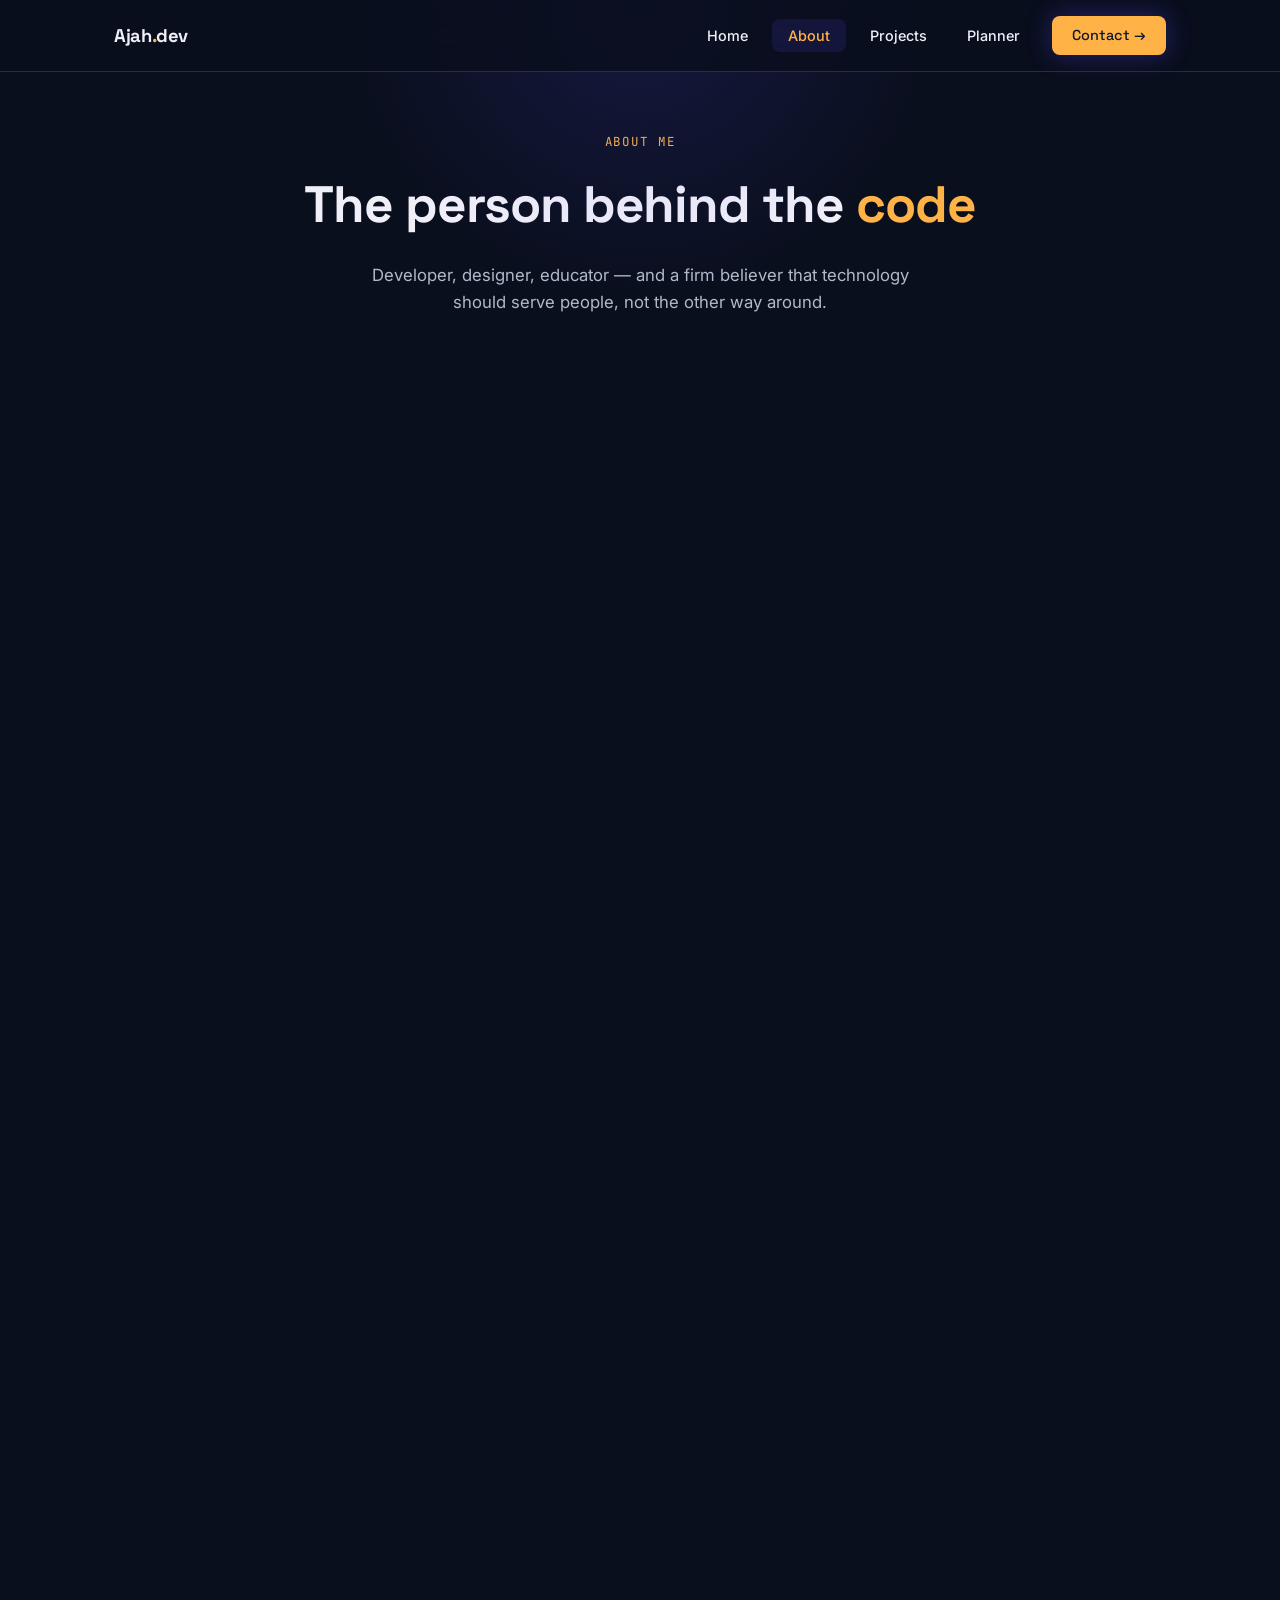
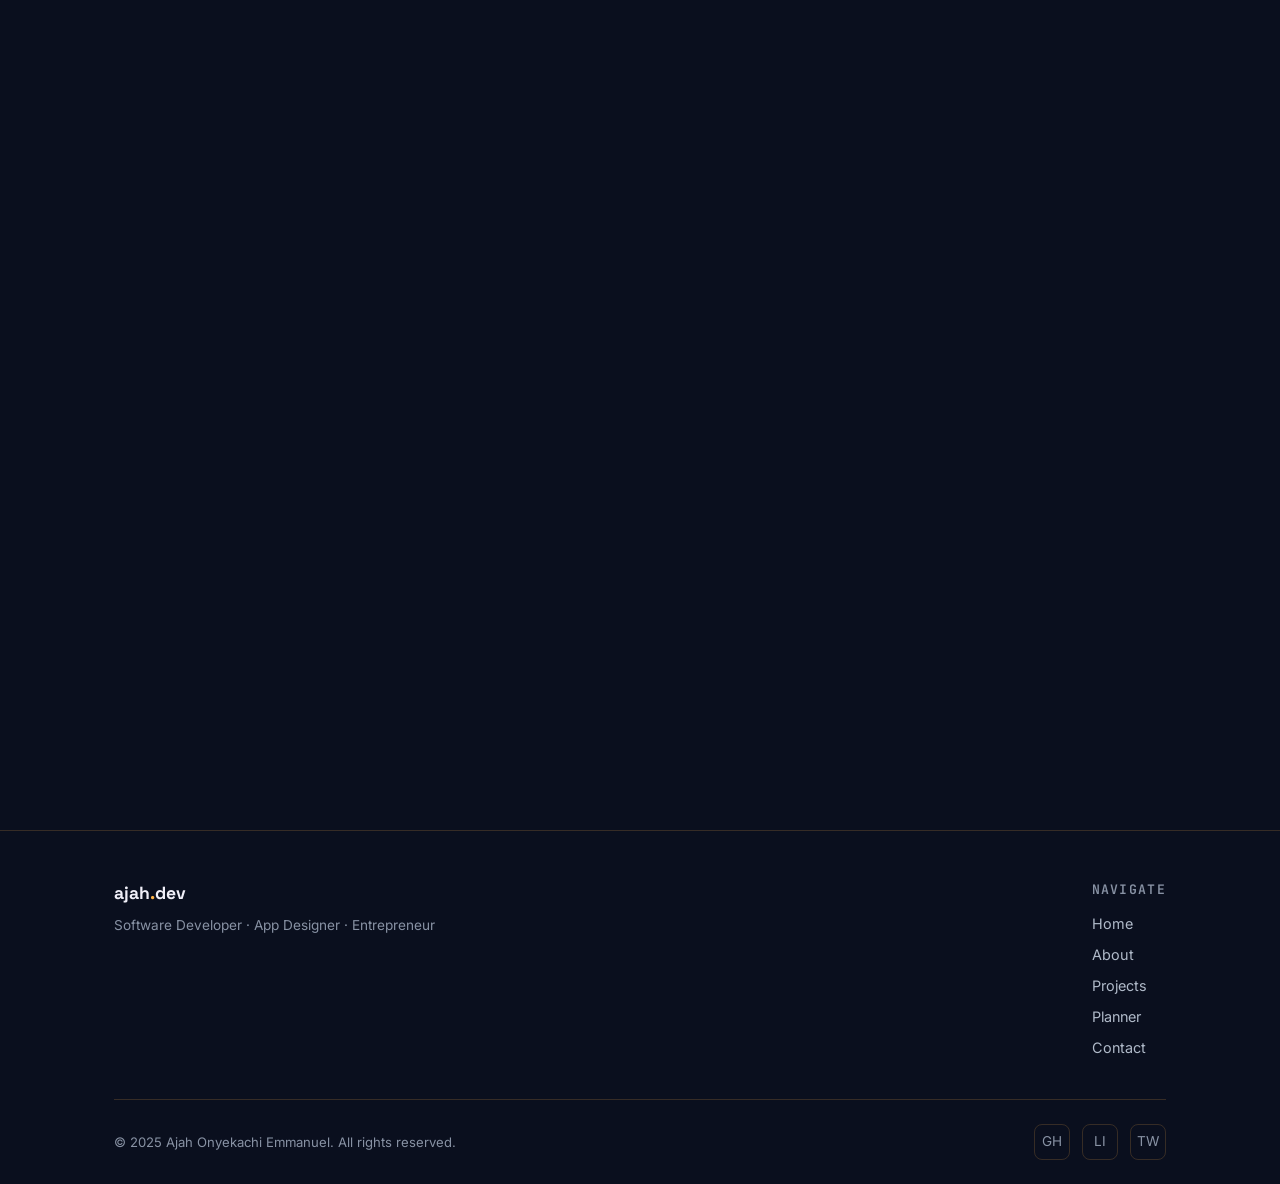
==== about.html @ c500ecba "feat: initialize project structure with core pages, styles, and contact form functionality" ====
<!doctype html>
<html lang="en">
  <head>
    <meta charset="UTF-8" />
    <meta name="viewport" content="width=device-width, initial-scale=1.0" />
    <meta
      name="description"
      content="About Ajah Onyekachi Emmanuel — educational background, technical skills, career aspirations and hobbies."
    />
    <title>About — Ajah Emmanuel</title>
    <link rel="stylesheet" href="style.css" />
  </head>
  <body>
    <!-- NAVBAR -->
    <nav class="navbar" role="navigation" aria-label="Main navigation">
      <div class="container nav-inner">
        <a class="nav-logo" href="index.html">Ajah<span>.</span>dev</a>
        <ul class="nav-links" role="list">
          <li><a href="index.html">Home</a></li>
          <li><a href="about.html" class="active">About</a></li>
          <li><a href="projects.html">Projects</a></li>
          <li><a href="planner.html">Planner</a></li>
          <li>
            <a href="contact.html" class="btn btn-primary nav-cta">Contact →</a>
          </li>
        </ul>
        <button
          class="hamburger"
          aria-label="Toggle menu"
          aria-expanded="false"
        >
          <span></span><span></span><span></span>
        </button>
      </div>
    </nav>

    <!-- PAGE HERO -->
    <header class="page-hero">
      <div class="container">
        <span class="section-label">about me</span>
        <h1 class="page-hero-title">
          The person behind the <span class="accent">code</span>
        </h1>
        <p class="page-hero-sub">
          Developer, designer, educator — and a firm believer that technology
          should serve people, not the other way around.
        </p>
      </div>
    </header>

    <!-- BIO + IMAGE -->
    <section class="section" aria-label="Biography">
      <div class="container">
        <div class="about-grid">
          <!-- Image -->
          <div class="about-image-frame fade-up">
            <div class="about-placeholder">
              <div class="initials">AE</div>
              <span
                style="color: var(--slate); font-size: 0.85rem; margin-top: 8px"
                >Ajah Emmanuel</span
              >
              <span style="color: var(--slate); font-size: 0.78rem"
                >📍 Nigeria</span
              >
            </div>
          </div>

          <!-- Bio content -->
          <div class="fade-up">
            <span class="section-label">biography</span>
            <h2 class="section-title">
              Hi, I'm <span class="accent">Emmanuel</span> 👋
            </h2>
            <p
              style="
                color: var(--slate-lt);
                line-height: 1.85;
                margin-bottom: 16px;
              "
            >
              I'm a software developer, app designer, and technology
              entrepreneur with a passion for building digital products that
              solve real-world problems. My work spans mobile application
              development, UI/UX design, and modern web technologies — creating
              intuitive, user-friendly applications for individuals, startups,
              and businesses.
            </p>
            <p
              style="
                color: var(--slate-lt);
                line-height: 1.85;
                margin-bottom: 16px;
              "
            >
              I am the
              <strong style="color: var(--white)"
                >Founder of AppNaija Studios</strong
              >, a software development studio focused on designing and
              developing high-quality mobile and web applications, and the
              <strong style="color: var(--white)"
                >Founder of Tutgo Technologies</strong
              >, an educational technology platform dedicated to equipping
              aspiring developers with practical programming skills through
              accessible, project-based learning.
            </p>
            <p
              style="
                color: var(--slate-lt);
                line-height: 1.85;
                margin-bottom: 28px;
              "
            >
              Driven by innovation and continuous learning, I am committed to
              using technology to empower people, improve digital experiences,
              and contribute to the growth of Africa's technology ecosystem.
            </p>
            <div style="display: flex; gap: 12px; flex-wrap: wrap">
              <a href="projects.html" class="btn btn-primary">See My Work →</a>
              <a href="contact.html" class="btn btn-outline">Get In Touch</a>
            </div>
          </div>
        </div>
      </div>
    </section>

    <!-- CAREER ASPIRATIONS -->
    <section
      class="section fade-up"
      style="
        background: var(--navy-mid);
        border-top: 1px solid var(--border);
        border-bottom: 1px solid var(--border);
      "
      aria-label="Career aspirations"
    >
      <div class="container">
        <span class="section-label">vision</span>
        <h2 class="section-title" style="margin-bottom: 32px">
          Career <span class="accent">Aspirations</span>
        </h2>
        <div class="aspirations-box">
          <p
            style="
              position: relative;
              z-index: 1;
              font-size: 1.05rem;
              line-height: 1.85;
              color: var(--slate-lt);
            "
          >
            My long-term vision is to
            <strong style="color: var(--white)"
              >build globally recognized software products</strong
            >
            while inspiring the next generation of developers through education,
            mentorship, and entrepreneurship. I want to be at the forefront of
            Africa's digital revolution — creating platforms that export African
            talent and ingenuity to the world.
          </p>
          <ul
            style="
              position: relative;
              z-index: 1;
              margin-top: 20px;
              display: grid;
              grid-template-columns: 1fr 1fr;
              gap: 12px;
              list-style: none;
            "
          >
            <li
              style="
                display: flex;
                align-items: flex-start;
                gap: 10px;
                font-size: 0.9rem;
                color: var(--slate-lt);
              "
            >
              <span style="color: var(--amber); flex-shrink: 0">→</span>
              Scale AppNaija Studios to a Pan-African software house
            </li>
            <li
              style="
                display: flex;
                align-items: flex-start;
                gap: 10px;
                font-size: 0.9rem;
                color: var(--slate-lt);
              "
            >
              <span style="color: var(--amber); flex-shrink: 0">→</span>
              Grow Tutgo Technologies into a leading African EdTech platform
            </li>
            <li
              style="
                display: flex;
                align-items: flex-start;
                gap: 10px;
                font-size: 0.9rem;
                color: var(--slate-lt);
              "
            >
              <span style="color: var(--amber); flex-shrink: 0">→</span>
              Mentor 1,000+ developers across Nigeria and Africa
            </li>
            <li
              style="
                display: flex;
                align-items: flex-start;
                gap: 10px;
                font-size: 0.9rem;
                color: var(--slate-lt);
              "
            >
              <span style="color: var(--amber); flex-shrink: 0">→</span>
              Launch a globally competitive tech product from Africa
            </li>
          </ul>
        </div>
      </div>
    </section>

    <!-- EDUCATION -->
    <section class="section fade-up" aria-label="Education">
      <div class="container">
        <span class="section-label">education</span>
        <h2 class="section-title">
          Educational <span class="accent">Background</span>
        </h2>
        <div class="edu-timeline" role="list">
          <div class="edu-item" role="listitem">
            <div class="edu-year">2023 – Present</div>
            <div>
              <div class="edu-degree">B.Sc. Computer Science</div>
              <div class="edu-school">MIVA Open University · In Progress</div>
            </div>
          </div>
          <div class="edu-item" role="listitem">
            <div class="edu-year">2022</div>
            <div>
              <div class="edu-degree">Full-Stack Mobile Development</div>
              <div class="edu-school">
                Self-directed Study — React Native, Flutter, Firebase
              </div>
            </div>
          </div>
          <div class="edu-item" role="listitem">
            <div class="edu-year">2021</div>
            <div>
              <div class="edu-degree">UI/UX Design Fundamentals</div>
              <div class="edu-school">
                Google UX Design Certificate (Coursera)
              </div>
            </div>
          </div>
          <div class="edu-item" role="listitem">
            <div class="edu-year">2020</div>
            <div>
              <div class="edu-degree">Web Development Bootcamp</div>
              <div class="edu-school">
                HTML, CSS, JavaScript — Self-taught &amp; Online Courses
              </div>
            </div>
          </div>
          <div class="edu-item" role="listitem">
            <div class="edu-year">2019</div>
            <div>
              <div class="edu-degree">Secondary School Certificate (WAEC)</div>
              <div class="edu-school">Federal Government College, Nigeria</div>
            </div>
          </div>
        </div>
      </div>
    </section>

    <!-- TECHNICAL SKILLS -->
    <section
      class="section fade-up"
      style="
        background: var(--navy-mid);
        border-top: 1px solid var(--border);
        border-bottom: 1px solid var(--border);
      "
      aria-label="Technical skills"
    >
      <div class="container">
        <span class="section-label">skills</span>
        <h2 class="section-title">
          Technical <span class="accent">Skills</span>
        </h2>
        <p
          style="color: var(--slate-lt); margin-bottom: 32px; max-width: 560px"
        >
          My toolkit spans mobile, web, design and entrepreneurship. I believe
          the best developers also understand design and business.
        </p>

        <!-- Skills table -->
        <div style="overflow-x: auto; margin-bottom: 40px">
          <table class="tech-table" aria-label="Skills by category">
            <thead>
              <tr>
                <th>Skill Area</th>
                <th>Technologies</th>
                <th>Level</th>
              </tr>
            </thead>
            <tbody>
              <tr>
                <td>Mobile Development</td>
                <td>React Native, Flutter, Expo</td>
                <td><span class="status-badge status-live">Advanced</span></td>
              </tr>
              <tr>
                <td>Web Development</td>
                <td>HTML5, CSS3, JavaScript (ES6+)</td>
                <td><span class="status-badge status-live">Advanced</span></td>
              </tr>
              <tr>
                <td>UI/UX Design</td>
                <td>Figma, Adobe XD, Prototyping</td>
                <td>
                  <span class="status-badge status-live">Proficient</span>
                </td>
              </tr>
              <tr>
                <td>Backend &amp; APIs</td>
                <td>Node.js, Firebase, REST APIs</td>
                <td>
                  <span class="status-badge status-wip">Intermediate</span>
                </td>
              </tr>
              <tr>
                <td>Version Control</td>
                <td>Git, GitHub</td>
                <td>
                  <span class="status-badge status-live">Proficient</span>
                </td>
              </tr>
              <tr>
                <td>Database</td>
                <td>Firebase Firestore, SQLite</td>
                <td>
                  <span class="status-badge status-wip">Intermediate</span>
                </td>
              </tr>
            </tbody>
          </table>
        </div>

        <div class="skills-grid">
          <div class="skill-item">
            <span class="skill-icon">⚛️</span> React Native
          </div>
          <div class="skill-item">
            <span class="skill-icon">🐦</span> Flutter / Dart
          </div>
          <div class="skill-item">
            <span class="skill-icon">🌐</span> HTML5 &amp; CSS3
          </div>
          <div class="skill-item">
            <span class="skill-icon">🟨</span> JavaScript (ES6+)
          </div>
          <div class="skill-item">
            <span class="skill-icon">🎨</span> Figma / UI Design
          </div>
          <div class="skill-item">
            <span class="skill-icon">🔥</span> Firebase
          </div>
          <div class="skill-item">
            <span class="skill-icon">🟢</span> Node.js
          </div>
          <div class="skill-item">
            <span class="skill-icon">🐙</span> Git &amp; GitHub
          </div>
        </div>
      </div>
    </section>

    <!-- HOBBIES -->
    <section class="section fade-up" aria-label="Hobbies and interests">
      <div class="container">
        <span class="section-label">beyond code</span>
        <h2 class="section-title">
          Hobbies &amp; <span class="accent">Interests</span>
        </h2>
        <div class="hobbies-grid">
          <div class="hobby-card">
            <div class="hobby-icon">📖</div>
            Tech Blogs &amp; Books
          </div>
          <div class="hobby-card">
            <div class="hobby-icon">🎮</div>
            Strategy Gaming
          </div>
          <div class="hobby-card">
            <div class="hobby-icon">🎵</div>
            Music &amp; Afrobeats
          </div>
          <div class="hobby-card">
            <div class="hobby-icon">⚽</div>
            Football
          </div>
          <div class="hobby-card">
            <div class="hobby-icon">🧩</div>
            Problem Solving
          </div>
          <div class="hobby-card">
            <div class="hobby-icon">🌍</div>
            Africa's Tech Scene
          </div>
          <div class="hobby-card">
            <div class="hobby-icon">🎙️</div>
            Podcasts
          </div>
          <div class="hobby-card">
            <div class="hobby-icon">🏋️</div>
            Fitness
          </div>
        </div>
      </div>
    </section>

    <!-- FOOTER -->
    <footer class="footer" role="contentinfo">
      <div class="container">
        <div class="footer-inner">
          <div>
            <div class="footer-logo">ajah<span>.</span>dev</div>
            <div class="footer-tagline">
              Software Developer · App Designer · Entrepreneur
            </div>
          </div>
          <div>
            <div class="footer-links-title">Navigate</div>
            <nav class="footer-nav">
              <a href="index.html">Home</a>
              <a href="about.html">About</a>
              <a href="projects.html">Projects</a>
              <a href="planner.html">Planner</a>
              <a href="contact.html">Contact</a>
            </nav>
          </div>
        </div>
        <div class="footer-bottom">
          <span>© 2025 Ajah Onyekachi Emmanuel. All rights reserved.</span>
          <div class="footer-socials">
            <a class="footer-social" href="#" aria-label="GitHub">GH</a>
            <a class="footer-social" href="#" aria-label="LinkedIn">LI</a>
            <a class="footer-social" href="#" aria-label="Twitter">TW</a>
          </div>
        </div>
      </div>
    </footer>

    <script src="js/main.js"></script>
  </body>
</html>
---- style.css ----
/* ================================================
   AJAH ONYEKACHI EMMANUEL — PORTFOLIO STYLESHEET
   External CSS | Responsive | Flexbox + Grid
   ================================================ */

/* ---- IMPORTS ---- */
@import url('https://fonts.googleapis.com/css2?family=Space+Grotesk:wght@300;400;500;600;700&family=Inter:wght@300;400;500;600&family=JetBrains+Mono:wght@400;500&display=swap');

/* ---- CSS VARIABLES ---- */
:root {
  --navy:      #0A0F1E;
  --navy-mid:  #111827;
  --navy-card: #161D2F;
  --indigo:    #FFB347;
  --indigo-lt: #FFB347;
  --amber:     #FFB347;
  --white:     #F0EFF8;
  --slate:     #8892A4;
  --slate-lt:  #B0BAC9;
  --border:    rgba(255,179,71,0.18);
  --glow:      rgba(91,77,255,0.35);

  --ff-display: 'Space Grotesk', sans-serif;
  --ff-body:    'Inter', sans-serif;
  --ff-mono:    'JetBrains Mono', monospace;

  --nav-h: 72px;
  --radius: 12px;
  --radius-lg: 20px;
  --transition: 0.3s ease;
}

/* ---- RESET ---- */
*, *::before, *::after { box-sizing: border-box; margin: 0; padding: 0; }
html { scroll-behavior: smooth; font-size: 16px; }
body {
  font-family: var(--ff-body);
  background: var(--navy);
  color: var(--white);
  line-height: 1.6;
  min-height: 100vh;
  overflow-x: hidden;
}
img { max-width: 100%; display: block; }
a { color: inherit; text-decoration: none; }
ul { list-style: none; }
button { cursor: pointer; font-family: var(--ff-body); }

/* ---- UTILITY ---- */
.container { max-width: 1100px; margin: 0 auto; padding: 0 24px; }
.section { padding: 80px 0; }
.section-label {
  font-family: var(--ff-mono);
  font-size: 0.78rem;
  color: var(--amber);
  letter-spacing: 0.15em;
  text-transform: uppercase;
  margin-bottom: 12px;
  display: block;
}
.section-title {
  font-family: var(--ff-display);
  font-size: clamp(1.8rem, 4vw, 2.6rem);
  font-weight: 700;
  color: var(--white);
  margin-bottom: 16px;
  line-height: 1.2;
}
.accent { color: var(--indigo); }
.amber  { color: var(--amber); }
.btn {
  display: inline-flex;
  align-items: center;
  gap: 8px;
  padding: 12px 28px;
  border-radius: var(--radius);
  font-family: var(--ff-display);
  font-weight: 600;
  font-size: 0.95rem;
  transition: var(--transition);
  border: none;
}
.btn-primary {
  background: var(--indigo-lt);
  color: var(--navy-mid);
  box-shadow: 0 0 24px var(--glow);
}
.btn-primary:hover { background: var(--indigo-lt); transform: translateY(-2px); box-shadow: 0 0 36px var(--glow); }
.btn-outline {
  background: transparent;
  color: var(--white);
  border: 1.5px solid var(--border);
}
.btn-outline:hover { border-color: var(--indigo); color: var(--indigo-lt); transform: translateY(-2px); }
.card {
  background: var(--navy-card);
  border: 1px solid var(--border);
  border-radius: var(--radius-lg);
  padding: 28px;
  transition: var(--transition);
}
.card:hover { border-color: var(--indigo); transform: translateY(-4px); box-shadow: 0 12px 48px rgba(91,77,255,0.15); }
.tag {
  display: inline-block;
  padding: 4px 12px;
  border-radius: 100px;
  font-size: 0.75rem;
  font-family: var(--ff-mono);
  background: rgba(91,77,255,0.15);
  color: var(--indigo-lt);
  border: 1px solid rgba(91,77,255,0.25);
}

/* ---- NAVBAR ---- */
.navbar {
  position: fixed;
  top: 0; left: 0; right: 0;
  height: var(--nav-h);
  background: rgba(10,15,30,0.85);
  backdrop-filter: blur(16px);
  border-bottom: 1px solid var(--border);
  z-index: 1000;
  transition: var(--transition);
}
.nav-inner {
  display: flex;
  align-items: center;
  justify-content: space-between;
  height: 100%;
}
.nav-logo {
  font-family: var(--ff-display);
  font-weight: 700;
  font-size: 1.15rem;
  letter-spacing: -0.02em;
}
.nav-logo span { color: var(--indigo); }
.nav-links {
  display: flex;
  align-items: center;
  gap: 8px;
}
.nav-links a {
  padding: 8px 16px;
  border-radius: 8px;
  font-size: 0.9rem;
  font-weight: 500;
  /* color: var(--); */
  transition: var(--transition);
}
.nav-links a:hover,
.nav-links a.active { color: var(--white); background: rgba(91,77,255,0.12); }
.nav-links a.active { color: var(--indigo-lt); }
.nav-cta { margin-left: 8px; color: var(--navy-mid); padding: 8px 20px !important; }
.hamburger {
  display: none;
  flex-direction: column;
  gap: 5px;
  background: none;
  border: none;
  padding: 4px;
}
.hamburger span {
  display: block;
  width: 24px;
  height: 2px;
  background: var(--white);
  border-radius: 2px;
  transition: var(--transition);
}
.hamburger.open span:nth-child(1) { transform: translateY(7px) rotate(45deg); }
.hamburger.open span:nth-child(2) { opacity: 0; }
.hamburger.open span:nth-child(3) { transform: translateY(-7px) rotate(-45deg); }

/* ---- HERO (index.html) ---- */
.hero {
  min-height: 100vh;
  display: flex;
  align-items: center;
  padding-top: var(--nav-h);
  position: relative;
  overflow: hidden;
}
.hero::before {
  content: '';
  position: absolute;
  top: -200px; right: -200px;
  width: 600px; height: 600px;
  background: radial-gradient(circle, rgba(91,77,255,0.18) 0%, transparent 70%);
  pointer-events: none;
}
.hero::after {
  content: '';
  position: absolute;
  bottom: -100px; left: -100px;
  width: 400px; height: 400px;
  background: radial-gradient(circle, rgba(255,179,71,0.08) 0%, transparent 70%);
  pointer-events: none;
}
.hero-grid {
  display: grid;
  grid-template-columns: 1fr 420px;
  gap: 60px;
  align-items: center;
}
.hero-eyebrow {
  display: flex;
  align-items: center;
  gap: 10px;
  margin-bottom: 20px;
}
.hero-dot {
  width: 8px; height: 8px;
  border-radius: 50%;
  background: var(--amber);
  animation: pulse 2s infinite;
}
@keyframes pulse {
  0%, 100% { opacity: 1; transform: scale(1); }
  50%       { opacity: 0.5; transform: scale(1.4); }
}
.hero-eyebrow span {
  font-family: var(--ff-mono);
  font-size: 0.8rem;
  color: var(--slate);
  letter-spacing: 0.05em;
}
.hero-name {
  font-family: var(--ff-display);
  font-size: clamp(2.4rem, 6vw, 4.2rem);
  font-weight: 700;
  line-height: 1.08;
  letter-spacing: -0.03em;
  margin-bottom: 16px;
}
.hero-title {
  font-family: var(--ff-mono);
  font-size: clamp(1rem, 2vw, 1.25rem);
  color: var(--indigo-lt);
  margin-bottom: 24px;
  min-height: 1.8em;
}
.cursor {
  display: inline-block;
  width: 2px;
  height: 1.1em;
  background: var(--amber);
  margin-left: 2px;
  vertical-align: middle;
  animation: blink 0.9s step-end infinite;
}
@keyframes blink { 0%, 100% { opacity: 1; } 50% { opacity: 0; } }
.hero-bio {
  font-size: 1.05rem;
  color: var(--slate-lt);
  max-width: 520px;
  margin-bottom: 36px;
  line-height: 1.75;
}
.hero-actions { display: flex; gap: 16px; flex-wrap: wrap; }
.hero-stats {
  display: flex;
  gap: 32px;
  margin-top: 48px;
  padding-top: 32px;
  border-top: 1px solid var(--border);
}
.stat-num {
  font-family: var(--ff-display);
  font-size: 1.8rem;
  font-weight: 700;
  color: var(--white);
}
.stat-label {
  font-size: 0.8rem;
  color: var(--slate);
  margin-top: 2px;
}
.hero-image-wrap {
  position: relative;
}
.hero-image-frame {
  width: 380px;
  height: 460px;
  border-radius: 24px;
  overflow: hidden;
  border: 1.5px solid var(--border);
  position: relative;
  background: var(--navy-card);
  background-image: url('./D59FB099-C880-4D05-9C3B-52ABBFCB6705.png');
  background-size: cover;
  background-position: top center;
  border: none;
}
.hero-image-frame img {
  width: 100%;
  height: 100%;
  object-fit: cover;
  object-position: top center;
}
.hero-image-badge {
  position: absolute;
  bottom: -16px;
  left: -20px;
  background: var(--navy-card);
  border: 1px solid var(--border);
  border-radius: 12px;
  padding: 12px 16px;
  display: flex;
  align-items: center;
  gap: 10px;
  backdrop-filter: blur(8px);
}
.badge-icon { font-size: 1.4rem; }
.badge-text { font-size: 0.82rem; }
.badge-text strong { display: block; color: var(--white); font-weight: 600; }
.badge-text span { color: var(--slate); }
.hero-img-placeholder {
  width: 100%;
  height: 100%;
  display: flex;
  flex-direction: column;
  align-items: center;
  justify-content: center;
  gap: 12px;
  color: var(--slate);
  font-size: 0.85rem;
}
.hero-img-placeholder .initials {
  width: 100px; height: 100px;
  border-radius: 50%;
  background: linear-gradient(135deg, var(--indigo), var(--indigo-lt));
  display: flex; align-items: center; justify-content: center;
  font-family: var(--ff-display);
  font-size: 2rem;
  font-weight: 700;
  color: var(--white);
}

/* ---- FEATURED SECTION (homepage) ---- */
.featured-strip {
  padding: 40px 0;
  border-top: 1px solid var(--border);
  border-bottom: 1px solid var(--border);
}
.featured-inner {
  display: flex;
  align-items: center;
  gap: 32px;
  flex-wrap: wrap;
}
.featured-label {
  font-family: var(--ff-mono);
  font-size: 0.75rem;
  color: var(--slate);
  white-space: nowrap;
}
.featured-items {
  display: flex;
  gap: 24px;
  flex-wrap: wrap;
  align-items: center;
}
.featured-item {
  font-family: var(--ff-display);
  font-size: 0.9rem;
  font-weight: 600;
  color: var(--slate-lt);
  padding: 6px 14px;
  border-radius: 8px;
  border: 1px solid var(--border);
  transition: var(--transition);
}
.featured-item:hover { border-color: var(--indigo); color: var(--indigo-lt); }

/* ---- PAGE HERO (inner pages) ---- */
.page-hero {
  padding: calc(var(--nav-h) + 60px) 0 60px;
  text-align: center;
  position: relative;
  overflow: hidden;
}
.page-hero::before {
  content: '';
  position: absolute;
  top: 0; left: 50%;
  transform: translateX(-50%);
  width: 600px; height: 300px;
  background: radial-gradient(ellipse at top, rgba(91,77,255,0.15) 0%, transparent 70%);
  pointer-events: none;
}
.page-hero-title {
  font-family: var(--ff-display);
  font-size: clamp(2rem, 5vw, 3.2rem);
  font-weight: 700;
  margin-bottom: 16px;
  letter-spacing: -0.02em;
}
.page-hero-sub {
  color: var(--slate-lt);
  font-size: 1.05rem;
  max-width: 540px;
  margin: 0 auto;
}

/* ---- ABOUT PAGE ---- */
.about-grid {
  display: grid;
  grid-template-columns: 1fr 1fr;
  gap: 60px;
  align-items: start;
}
.about-image-frame {
  border-radius: var(--radius-lg);
  overflow: hidden;
  border: 1px solid var(--border);
  aspect-ratio: 4/5;
  background: var(--navy-card);
  display: flex;
  align-items: center;
  justify-content: center;
  position: relative;
}
.about-image-frame img { width: 100%; height: 100%; object-fit: cover; object-position: top; }
.about-placeholder {
  display: flex;
  flex-direction: column;
  align-items: center;
  gap: 12px;
  color: var(--slate);
}
.about-placeholder .initials {
  width: 120px; height: 120px;
  border-radius: 50%;
  background: linear-gradient(135deg, var(--indigo) 0%, #A855F7 100%);
  display: flex; align-items: center; justify-content: center;
  font-family: var(--ff-display);
  font-size: 2.5rem;
  font-weight: 700;
  color: var(--white);
}
.skills-grid {
  display: grid;
  grid-template-columns: 1fr 1fr;
  gap: 12px;
  margin-top: 24px;
}
.skill-item {
  display: flex;
  align-items: center;
  gap: 10px;
  padding: 12px 14px;
  background: var(--navy-card);
  border: 1px solid var(--border);
  border-radius: 10px;
  font-size: 0.88rem;
  font-weight: 500;
  transition: var(--transition);
}
.skill-item:hover { border-color: var(--indigo); }
.skill-icon { font-size: 1.2rem; }

.edu-timeline { margin-top: 16px; }
.edu-item {
  display: flex;
  gap: 16px;
  padding: 20px 0;
  border-bottom: 1px solid var(--border);
}
.edu-item:last-child { border-bottom: none; }
.edu-year {
  font-family: var(--ff-mono);
  font-size: 0.78rem;
  color: var(--amber);
  white-space: nowrap;
  padding-top: 4px;
  min-width: 80px;
}
.edu-degree {
  font-weight: 600;
  margin-bottom: 4px;
  font-family: var(--ff-display);
}
.edu-school { font-size: 0.88rem; color: var(--slate-lt); }

.hobbies-grid {
  display: grid;
  grid-template-columns: repeat(auto-fill, minmax(140px, 1fr));
  gap: 12px;
  margin-top: 16px;
}
.hobby-card {
  text-align: center;
  padding: 20px 12px;
  background: var(--navy-card);
  border: 1px solid var(--border);
  border-radius: var(--radius);
  font-size: 0.85rem;
  transition: var(--transition);
}
.hobby-card:hover { border-color: var(--amber); }
.hobby-icon { font-size: 1.6rem; margin-bottom: 8px; }

.aspirations-box {
  margin-top: 24px;
  padding: 24px;
  background: linear-gradient(135deg, rgba(91,77,255,0.12), rgba(168,85,247,0.08));
  border: 1px solid var(--border);
  border-radius: var(--radius-lg);
  position: relative;
  overflow: hidden;
}
.aspirations-box::before {
  content: '"';
  position: absolute;
  top: -10px; left: 20px;
  font-size: 8rem;
  font-family: Georgia, serif;
  color: rgba(91,77,255,0.12);
  line-height: 1;
  pointer-events: none;
}

/* ---- PROJECTS PAGE ---- */
.projects-grid {
  display: grid;
  grid-template-columns: repeat(auto-fill, minmax(320px, 1fr));
  gap: 28px;
  margin-top: 48px;
}
.project-card {
  background: var(--navy-card);
  border: 1px solid var(--border);
  border-radius: var(--radius-lg);
  overflow: hidden;
  transition: var(--transition);
  display: flex;
  flex-direction: column;
}
.project-card:hover { border-color: var(--indigo); transform: translateY(-6px); box-shadow: 0 16px 48px rgba(91,77,255,0.2); }
.project-thumb {
  height: 200px;
  background: linear-gradient(135deg, var(--navy-mid), var(--navy-card));
  display: flex;
  align-items: center;
  justify-content: center;
  font-size: 3.5rem;
  position: relative;
  overflow: hidden;
}
.project-thumb::after {
  content: '';
  position: absolute;
  inset: 0;
  background: linear-gradient(to bottom, transparent 50%, rgba(22,29,47,0.8));
}
.project-thumb img { width: 100%; height: 100%; object-fit: cover; }
.project-body { padding: 24px; flex: 1; display: flex; flex-direction: column; }
.project-meta {
  display: flex;
  gap: 8px;
  flex-wrap: wrap;
  margin-bottom: 12px;
}
.project-title {
  font-family: var(--ff-display);
  font-size: 1.2rem;
  font-weight: 700;
  margin-bottom: 10px;
}
.project-desc {
  font-size: 0.9rem;
  color: var(--slate-lt);
  line-height: 1.65;
  flex: 1;
  margin-bottom: 20px;
}
.project-links {
  display: flex;
  gap: 10px;
}
.project-link {
  display: inline-flex;
  align-items: center;
  gap: 6px;
  font-size: 0.85rem;
  font-weight: 600;
  color: var(--indigo-lt);
  padding: 8px 14px;
  border: 1px solid rgba(91,77,255,0.3);
  border-radius: 8px;
  transition: var(--transition);
}
.project-link:hover { background: rgba(91,77,255,0.12); }

/* ---- TECH TABLE ---- */
.tech-table-wrap { margin-top: 48px; overflow-x: auto; }
.tech-table {
  width: 100%;
  border-collapse: collapse;
  font-size: 0.9rem;
}
.tech-table th {
  text-align: left;
  padding: 14px 20px;
  background: rgba(91,77,255,0.1);
  font-family: var(--ff-mono);
  font-size: 0.75rem;
  letter-spacing: 0.1em;
  color: var(--indigo-lt);
  border-bottom: 1px solid var(--border);
}
.tech-table td {
  padding: 14px 20px;
  border-bottom: 1px solid var(--border);
  color: var(--slate-lt);
  vertical-align: middle;
}
.tech-table tr:hover td { background: rgba(91,77,255,0.04); }
.tech-table td:first-child { font-weight: 600; color: var(--white); }
.status-badge {
  display: inline-flex;
  align-items: center;
  gap: 6px;
  font-size: 0.78rem;
  padding: 3px 10px;
  border-radius: 100px;
}
.status-live   { background: rgba(34,197,94,0.15); color: #4ade80; border: 1px solid rgba(34,197,94,0.3); }
.status-wip    { background: rgba(255,179,71,0.15); color: var(--amber); border: 1px solid rgba(255,179,71,0.3); }
.status-concept{ background: rgba(148,163,184,0.15); color: var(--slate); border: 1px solid rgba(148,163,184,0.2); }

/* ---- PLANNER PAGE ---- */
.planner-layout {
  display: grid;
  grid-template-columns: 340px 1fr;
  gap: 32px;
  align-items: start;
}
.planner-input-card {
  background: var(--navy-card);
  border: 1px solid var(--border);
  border-radius: var(--radius-lg);
  padding: 28px;
  position: sticky;
  top: calc(var(--nav-h) + 20px);
}
.form-group { margin-bottom: 16px; }
.form-label {
  display: block;
  font-size: 0.82rem;
  font-weight: 600;
  color: var(--slate-lt);
  margin-bottom: 8px;
  font-family: var(--ff-display);
}
.form-input,
.form-select,
.form-textarea {
  width: 100%;
  background: var(--navy);
  border: 1.5px solid var(--border);
  border-radius: 10px;
  color: var(--white);
  font-family: var(--ff-body);
  font-size: 0.92rem;
  padding: 12px 14px;
  transition: var(--transition);
  outline: none;
}
.form-input:focus,
.form-select:focus,
.form-textarea:focus { border-color: var(--indigo); box-shadow: 0 0 0 3px rgba(91,77,255,0.15); }
.form-input::placeholder,
.form-textarea::placeholder { color: var(--slate); }
.form-select { appearance: none; cursor: pointer; }
.form-textarea { resize: vertical; min-height: 80px; }

.tasks-panel { min-height: 400px; }
.tasks-header {
  display: flex;
  align-items: center;
  justify-content: space-between;
  margin-bottom: 20px;
}
.tasks-count {
  font-family: var(--ff-mono);
  font-size: 0.82rem;
  color: var(--slate);
}
.tasks-filters {
  display: flex;
  gap: 8px;
  margin-bottom: 20px;
  flex-wrap: wrap;
}
.filter-btn {
  padding: 6px 14px;
  border-radius: 8px;
  font-size: 0.82rem;
  font-weight: 500;
  border: 1px solid var(--border);
  background: transparent;
  color: var(--slate-lt);
  transition: var(--transition);
}
.filter-btn.active { background: var(--indigo); color: var(--white); border-color: var(--indigo); }
.filter-btn:hover:not(.active) { border-color: var(--indigo); color: var(--white); }

.task-list { display: flex; flex-direction: column; gap: 12px; }
.task-item {
  display: flex;
  align-items: flex-start;
  gap: 14px;
  padding: 16px 20px;
  background: var(--navy-card);
  border: 1px solid var(--border);
  border-radius: var(--radius);
  transition: var(--transition);
  animation: slideIn 0.3s ease;
}
@keyframes slideIn {
  from { opacity: 0; transform: translateY(-8px); }
  to   { opacity: 1; transform: translateY(0); }
}
.task-item.completed { opacity: 0.55; }
.task-item.completed .task-text { text-decoration: line-through; color: var(--slate); }
.task-checkbox {
  width: 20px; height: 20px;
  border-radius: 6px;
  border: 2px solid var(--border);
  background: transparent;
  cursor: pointer;
  flex-shrink: 0;
  margin-top: 2px;
  display: flex; align-items: center; justify-content: center;
  transition: var(--transition);
  font-size: 0.7rem;
  color: transparent;
}
.task-checkbox.checked {
  background: var(--indigo);
  border-color: var(--indigo);
  color: var(--white);
}
.task-body { flex: 1; }
.task-text { font-weight: 500; margin-bottom: 4px; font-size: 0.95rem; }
.task-meta { display: flex; gap: 10px; flex-wrap: wrap; align-items: center; }
.task-priority {
  font-size: 0.72rem;
  padding: 2px 8px;
  border-radius: 6px;
  font-family: var(--ff-mono);
}
.priority-high   { background: rgba(239,68,68,0.15); color: #f87171; border: 1px solid rgba(239,68,68,0.25); }
.priority-medium { background: rgba(255,179,71,0.15); color: var(--amber); border: 1px solid rgba(255,179,71,0.25); }
.priority-low    { background: rgba(34,197,94,0.15); color: #4ade80; border: 1px solid rgba(34,197,94,0.25); }
.task-due { font-size: 0.78rem; color: var(--slate); font-family: var(--ff-mono); }
.task-category-label {
  font-size: 0.72rem;
  color: var(--indigo-lt);
  font-family: var(--ff-mono);
}
.task-delete {
  background: none;
  border: none;
  color: var(--slate);
  font-size: 1.1rem;
  padding: 4px;
  border-radius: 6px;
  transition: var(--transition);
  flex-shrink: 0;
}
.task-delete:hover { color: #f87171; background: rgba(239,68,68,0.1); }
.tasks-empty {
  text-align: center;
  padding: 60px 20px;
  color: var(--slate);
}
.tasks-empty .empty-icon { font-size: 2.5rem; margin-bottom: 12px; }
.tasks-empty p { font-size: 0.9rem; }

/* ---- CONTACT PAGE ---- */
.contact-grid {
  display: grid;
  grid-template-columns: 340px 1fr;
  gap: 48px;
  align-items: start;
}
.contact-info-card {
  background: var(--navy-card);
  border: 1px solid var(--border);
  border-radius: var(--radius-lg);
  padding: 32px;
  position: sticky;
  top: calc(var(--nav-h) + 20px);
}
.contact-info-title {
  font-family: var(--ff-display);
  font-size: 1.4rem;
  font-weight: 700;
  margin-bottom: 8px;
}
.contact-info-sub { color: var(--slate-lt); font-size: 0.9rem; line-height: 1.6; margin-bottom: 28px; }
.contact-detail {
  display: flex;
  align-items: flex-start;
  gap: 14px;
  padding: 14px 0;
  border-bottom: 1px solid var(--border);
}
.contact-detail:last-of-type { border-bottom: none; }
.contact-icon {
  width: 40px; height: 40px;
  border-radius: 10px;
  background: rgba(91,77,255,0.12);
  border: 1px solid var(--border);
  display: flex; align-items: center; justify-content: center;
  font-size: 1.1rem;
  flex-shrink: 0;
}
.contact-detail-label { font-size: 0.78rem; color: var(--slate); margin-bottom: 2px; }
.contact-detail-value { font-weight: 500; font-size: 0.92rem; }

.contact-form-card {
  background: var(--navy-card);
  border: 1px solid var(--border);
  border-radius: var(--radius-lg);
  padding: 36px;
}
.contact-form-title {
  font-family: var(--ff-display);
  font-size: 1.5rem;
  font-weight: 700;
  margin-bottom: 6px;
}
.contact-form-sub { color: var(--slate-lt); font-size: 0.9rem; margin-bottom: 28px; }
.form-row { display: grid; grid-template-columns: 1fr 1fr; gap: 16px; }
.field-error {
  font-size: 0.78rem;
  color: #f87171;
  margin-top: 5px;
  display: none;
  font-family: var(--ff-mono);
}
.field-error.show { display: block; }
.form-input.error,
.form-textarea.error { border-color: #ef4444; }
.form-success {
  text-align: center;
  padding: 40px 20px;
  display: none;
}
.form-success.show { display: block; }
.success-icon { font-size: 3rem; margin-bottom: 12px; }
.success-title { font-family: var(--ff-display); font-size: 1.4rem; font-weight: 700; margin-bottom: 8px; }
.success-sub { color: var(--slate-lt); }

/* ---- FOOTER ---- */
.footer {
  padding: 48px 0 24px;
  border-top: 1px solid var(--border);
  margin-top: 40px;
}
.footer-inner {
  display: flex;
  justify-content: space-between;
  align-items: flex-start;
  gap: 32px;
  flex-wrap: wrap;
  margin-bottom: 32px;
}
.footer-logo {
  font-family: var(--ff-display);
  font-size: 1.1rem;
  font-weight: 700;
  margin-bottom: 8px;
}
.footer-logo span { color: var(--indigo); }
.footer-tagline { font-size: 0.85rem; color: var(--slate); }
.footer-links-title {
  font-size: 0.82rem;
  font-weight: 600;
  text-transform: uppercase;
  letter-spacing: 0.1em;
  color: var(--slate);
  margin-bottom: 12px;
  font-family: var(--ff-mono);
}
.footer-nav a {
  display: block;
  font-size: 0.9rem;
  color: var(--slate-lt);
  margin-bottom: 8px;
  transition: var(--transition);
}
.footer-nav a:hover { color: var(--indigo-lt); }
.footer-bottom {
  display: flex;
  justify-content: space-between;
  align-items: center;
  padding-top: 24px;
  border-top: 1px solid var(--border);
  font-size: 0.82rem;
  color: var(--slate);
  flex-wrap: wrap;
  gap: 8px;
}
.footer-socials { display: flex; gap: 12px; }
.footer-social {
  width: 36px; height: 36px;
  border-radius: 8px;
  border: 1px solid var(--border);
  display: flex; align-items: center; justify-content: center;
  color: var(--slate);
  font-size: 0.85rem;
  transition: var(--transition);
}
.footer-social:hover { border-color: var(--indigo); color: var(--indigo-lt); }

/* ---- MULTIMEDIA ---- */
.media-section { padding: 48px 0; }
.media-card {
  background: var(--navy-card);
  border: 1px solid var(--border);
  border-radius: var(--radius-lg);
  overflow: hidden;
  padding: 24px;
}
.media-card audio,
.media-card video { width: 100%; border-radius: 8px; outline: none; }

/* ---- ANIMATIONS ---- */
.fade-up {
  opacity: 0;
  transform: translateY(24px);
  transition: opacity 0.5s ease, transform 0.5s ease;
}
.fade-up.visible { opacity: 1; transform: translateY(0); }

/* ---- RESPONSIVE ---- */
@media (max-width: 900px) {
  .hero-grid { grid-template-columns: 1fr; }
  .hero-image-wrap { display: none; }
  .about-grid { grid-template-columns: 1fr; }
  .planner-layout { grid-template-columns: 1fr; }
  .contact-grid { grid-template-columns: 1fr; }
  .form-row { grid-template-columns: 1fr; }
  .skills-grid { grid-template-columns: 1fr 1fr; }
}

@media (max-width: 700px) {
  .nav-links { display: none; position: fixed; top: var(--nav-h); left: 0; right: 0; background: var(--navy-mid); flex-direction: column; padding: 16px; border-bottom: 1px solid var(--border); gap: 4px; }
  .nav-links.open { display: flex; }
  .hamburger { display: flex; }
  .hero-stats { flex-wrap: wrap; gap: 20px; }
  .projects-grid { grid-template-columns: 1fr; }
  .skills-grid { grid-template-columns: 1fr; }
  .hobbies-grid { grid-template-columns: repeat(2, 1fr); }
  .footer-inner { flex-direction: column; gap: 24px; }
  .footer-bottom { flex-direction: column; text-align: center; }
}

@media (prefers-reduced-motion: reduce) {
  *, *::before, *::after { animation-duration: 0.01ms !important; transition-duration: 0.01ms !important; }
}
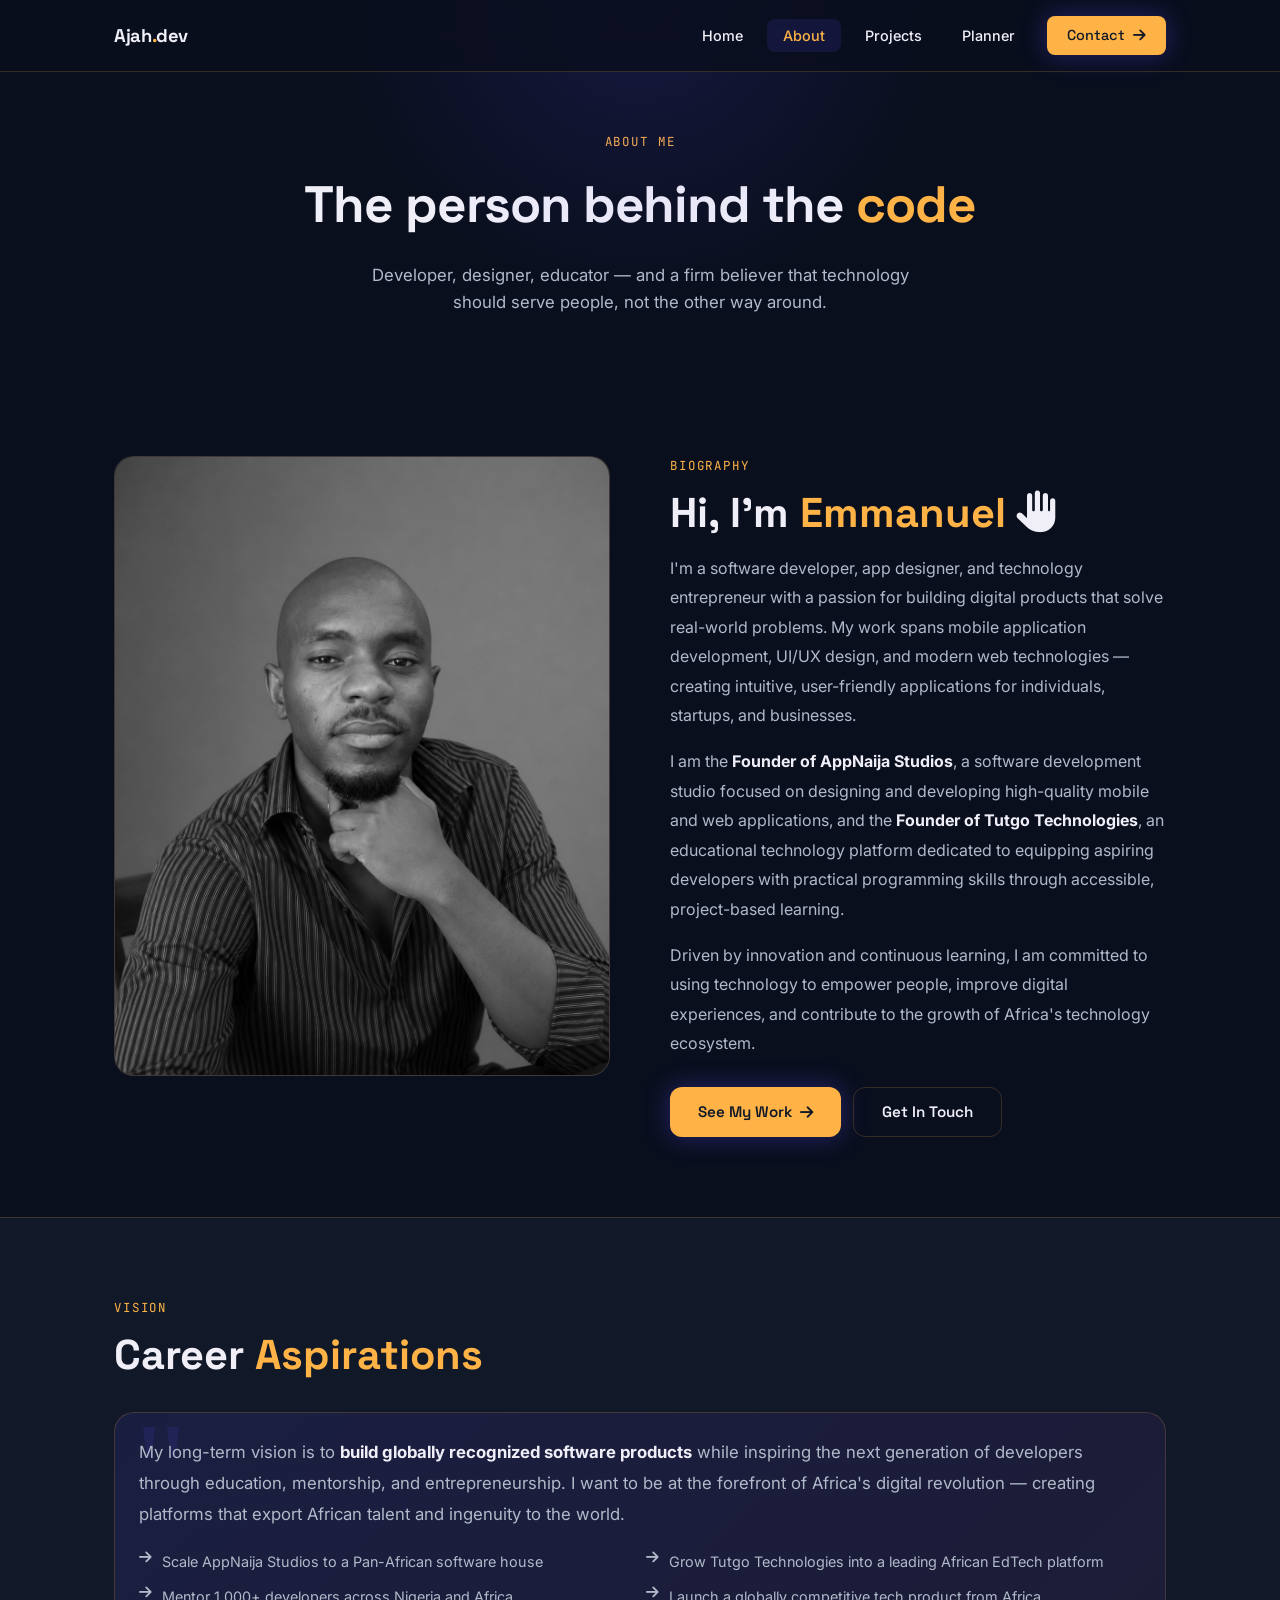
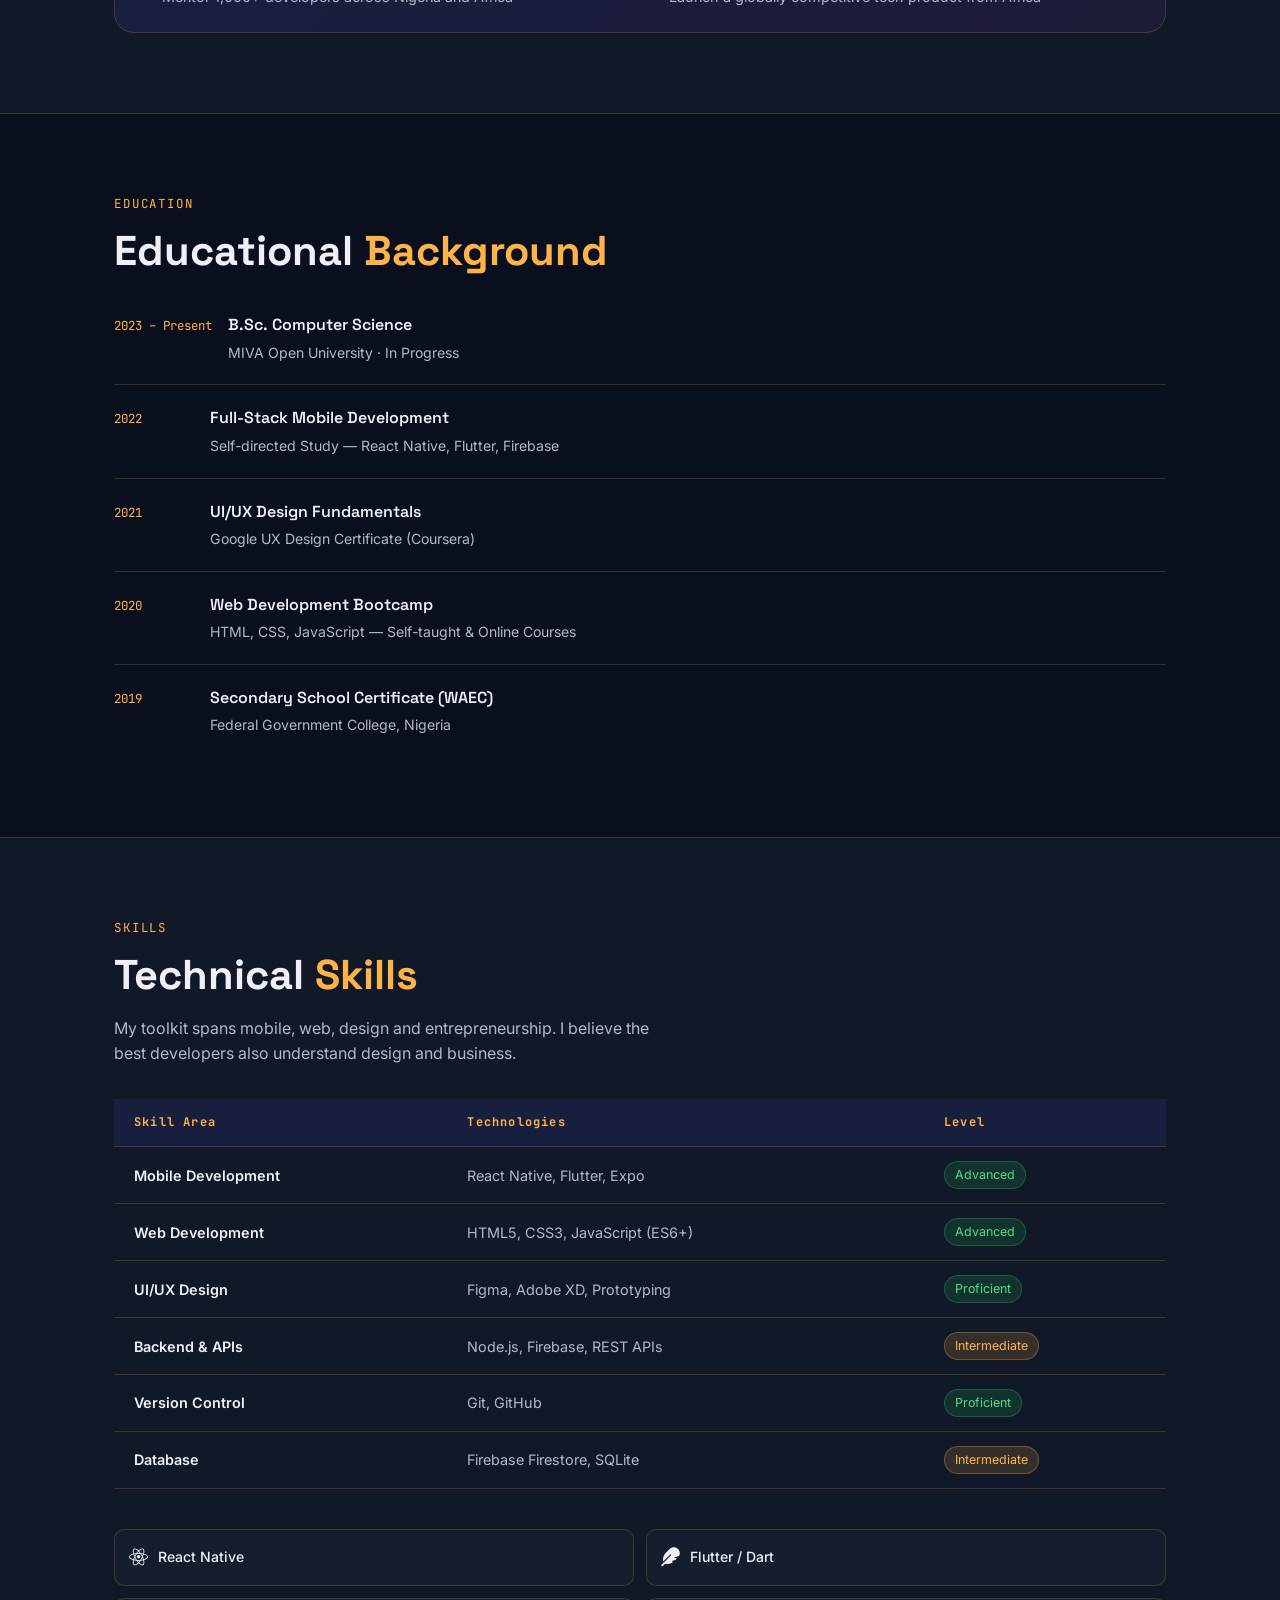
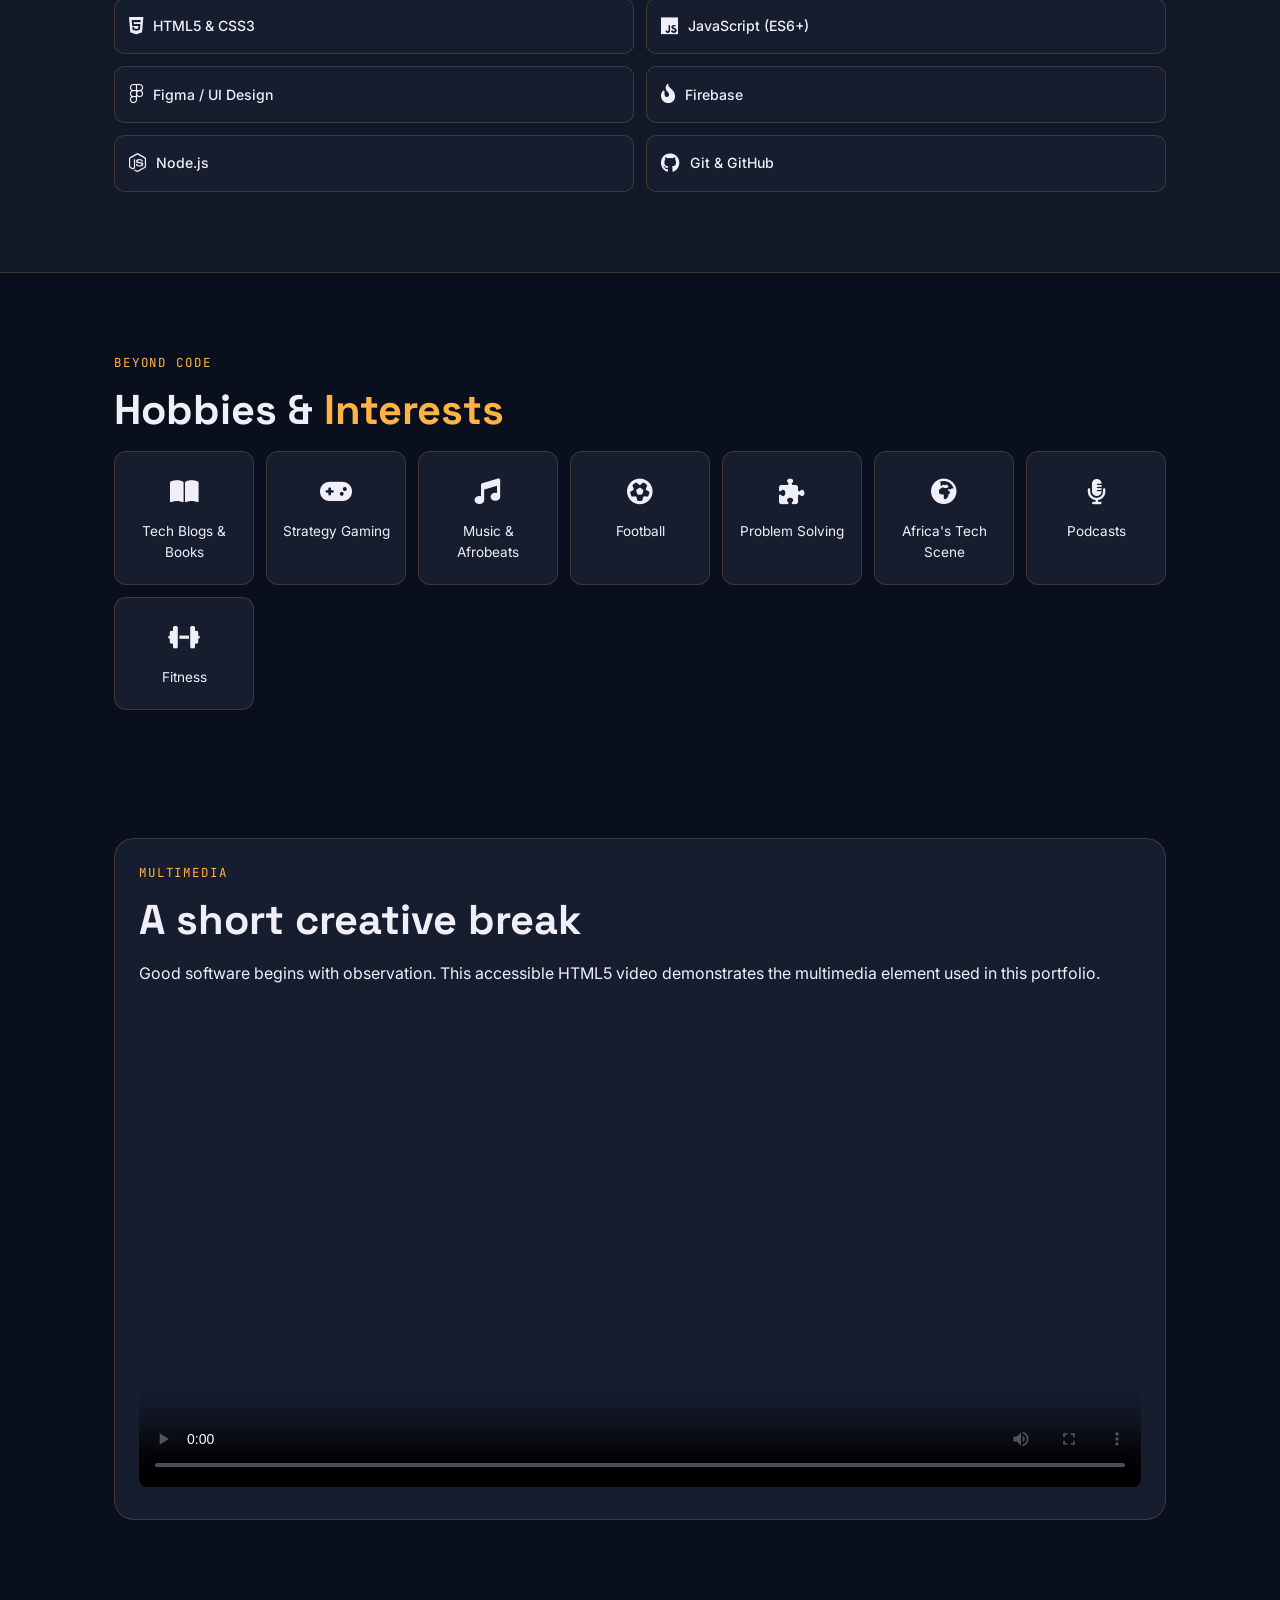
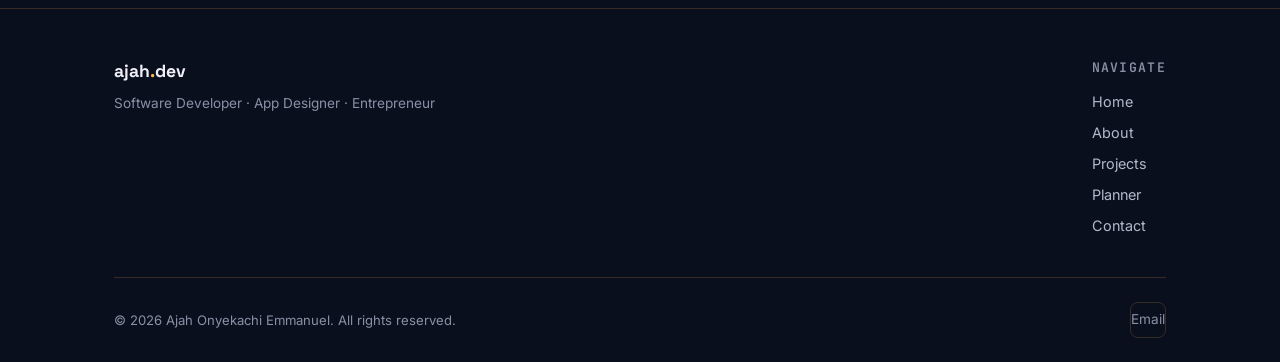
==== commit 5ede488a: "Update about.html" ====
--- a/about.html
+++ b/about.html
@@ -8,6 +8,7 @@
       content="About Ajah Onyekachi Emmanuel — educational background, technical skills, career aspirations and hobbies."
     />
     <title>About — Ajah Emmanuel</title>
+    <link rel="stylesheet" href="https://cdnjs.cloudflare.com/ajax/libs/font-awesome/6.7.2/css/all.min.css" />
     <link rel="stylesheet" href="style.css" />
   </head>
   <body>
@@ -21,7 +22,7 @@
           <li><a href="projects.html">Projects</a></li>
           <li><a href="planner.html">Planner</a></li>
           <li>
-            <a href="contact.html" class="btn btn-primary nav-cta">Contact →</a>
+            <a href="contact.html" class="btn btn-primary nav-cta">Contact <i class="fa-solid fa-arrow-right" aria-hidden="true"></i></a>
           </li>
         </ul>
         <button
@@ -54,23 +55,14 @@
         <div class="about-grid">
           <!-- Image -->
           <div class="about-image-frame fade-up">
-            <div class="about-placeholder">
-              <div class="initials">AE</div>
-              <span
-                style="color: var(--slate); font-size: 0.85rem; margin-top: 8px"
-                >Ajah Emmanuel</span
-              >
-              <span style="color: var(--slate); font-size: 0.78rem"
-                >📍 Nigeria</span
-              >
-            </div>
+            <img src="AjahEmmanuel.png" alt="Ajah Emmanuel in a studio portrait" />
           </div>
 
           <!-- Bio content -->
           <div class="fade-up">
             <span class="section-label">biography</span>
             <h2 class="section-title">
-              Hi, I'm <span class="accent">Emmanuel</span> 👋
+              Hi, I'm <span class="accent">Emmanuel</span> <i class="fa-solid fa-hand" aria-hidden="true"></i>
             </h2>
             <p
               style="
@@ -116,7 +108,7 @@
               and contribute to the growth of Africa's technology ecosystem.
             </p>
             <div style="display: flex; gap: 12px; flex-wrap: wrap">
-              <a href="projects.html" class="btn btn-primary">See My Work →</a>
+              <a href="projects.html" class="btn btn-primary">See My Work <i class="fa-solid fa-arrow-right" aria-hidden="true"></i></a>
               <a href="contact.html" class="btn btn-outline">Get In Touch</a>
             </div>
           </div>
@@ -178,7 +170,7 @@
                 color: var(--slate-lt);
               "
             >
-              <span style="color: var(--amber); flex-shrink: 0">→</span>
+              <i class="fa-solid fa-arrow-right" aria-hidden="true"></i>
               Scale AppNaija Studios to a Pan-African software house
             </li>
             <li
@@ -190,7 +182,7 @@
                 color: var(--slate-lt);
               "
             >
-              <span style="color: var(--amber); flex-shrink: 0">→</span>
+              <i class="fa-solid fa-arrow-right" aria-hidden="true"></i>
               Grow Tutgo Technologies into a leading African EdTech platform
             </li>
             <li
@@ -202,7 +194,7 @@
                 color: var(--slate-lt);
               "
             >
-              <span style="color: var(--amber); flex-shrink: 0">→</span>
+              <i class="fa-solid fa-arrow-right" aria-hidden="true"></i>
               Mentor 1,000+ developers across Nigeria and Africa
             </li>
             <li
@@ -214,7 +206,7 @@
                 color: var(--slate-lt);
               "
             >
-              <span style="color: var(--amber); flex-shrink: 0">→</span>
+              <i class="fa-solid fa-arrow-right" aria-hidden="true"></i>
               Launch a globally competitive tech product from Africa
             </li>
           </ul>
@@ -352,28 +344,28 @@
 
         <div class="skills-grid">
           <div class="skill-item">
-            <span class="skill-icon">⚛️</span> React Native
-          </div>
-          <div class="skill-item">
-            <span class="skill-icon">🐦</span> Flutter / Dart
-          </div>
-          <div class="skill-item">
-            <span class="skill-icon">🌐</span> HTML5 &amp; CSS3
-          </div>
-          <div class="skill-item">
-            <span class="skill-icon">🟨</span> JavaScript (ES6+)
-          </div>
-          <div class="skill-item">
-            <span class="skill-icon">🎨</span> Figma / UI Design
-          </div>
-          <div class="skill-item">
-            <span class="skill-icon">🔥</span> Firebase
-          </div>
-          <div class="skill-item">
-            <span class="skill-icon">🟢</span> Node.js
-          </div>
-          <div class="skill-item">
-            <span class="skill-icon">🐙</span> Git &amp; GitHub
+            <span class="skill-icon"><i class="fa-brands fa-react" aria-hidden="true"></i></span> React Native
+          </div>
+          <div class="skill-item">
+            <span class="skill-icon"><i class="fa-solid fa-feather" aria-hidden="true"></i></span> Flutter / Dart
+          </div>
+          <div class="skill-item">
+            <span class="skill-icon"><i class="fa-brands fa-html5" aria-hidden="true"></i></span> HTML5 &amp; CSS3
+          </div>
+          <div class="skill-item">
+            <span class="skill-icon"><i class="fa-brands fa-js" aria-hidden="true"></i></span> JavaScript (ES6+)
+          </div>
+          <div class="skill-item">
+            <span class="skill-icon"><i class="fa-brands fa-figma" aria-hidden="true"></i></span> Figma / UI Design
+          </div>
+          <div class="skill-item">
+            <span class="skill-icon"><i class="fa-solid fa-fire-flame-curved" aria-hidden="true"></i></span> Firebase
+          </div>
+          <div class="skill-item">
+            <span class="skill-icon"><i class="fa-brands fa-node-js" aria-hidden="true"></i></span> Node.js
+          </div>
+          <div class="skill-item">
+            <span class="skill-icon"><i class="fa-brands fa-github" aria-hidden="true"></i></span> Git &amp; GitHub
           </div>
         </div>
       </div>
@@ -388,37 +380,61 @@
         </h2>
         <div class="hobbies-grid">
           <div class="hobby-card">
-            <div class="hobby-icon">📖</div>
+            <div class="hobby-icon"><i class="fa-solid fa-book-open" aria-hidden="true"></i></div>
             Tech Blogs &amp; Books
           </div>
           <div class="hobby-card">
-            <div class="hobby-icon">🎮</div>
+            <div class="hobby-icon"><i class="fa-solid fa-gamepad" aria-hidden="true"></i></div>
             Strategy Gaming
           </div>
           <div class="hobby-card">
-            <div class="hobby-icon">🎵</div>
+            <div class="hobby-icon"><i class="fa-solid fa-music" aria-hidden="true"></i></div>
             Music &amp; Afrobeats
           </div>
           <div class="hobby-card">
-            <div class="hobby-icon">⚽</div>
+            <div class="hobby-icon"><i class="fa-solid fa-futbol" aria-hidden="true"></i></div>
             Football
           </div>
           <div class="hobby-card">
-            <div class="hobby-icon">🧩</div>
+            <div class="hobby-icon"><i class="fa-solid fa-puzzle-piece" aria-hidden="true"></i></div>
             Problem Solving
           </div>
           <div class="hobby-card">
-            <div class="hobby-icon">🌍</div>
+            <div class="hobby-icon"><i class="fa-solid fa-earth-africa" aria-hidden="true"></i></div>
             Africa's Tech Scene
           </div>
           <div class="hobby-card">
-            <div class="hobby-icon">🎙️</div>
+            <div class="hobby-icon"><i class="fa-solid fa-microphone-lines" aria-hidden="true"></i></div>
             Podcasts
           </div>
           <div class="hobby-card">
-            <div class="hobby-icon">🏋️</div>
+            <div class="hobby-icon"><i class="fa-solid fa-dumbbell" aria-hidden="true"></i></div>
             Fitness
           </div>
+        </div>
+      </div>
+    </section>
+
+    <!-- MULTIMEDIA -->
+    <section class="media-section fade-up" aria-labelledby="multimedia-title">
+      <div class="container">
+        <div class="media-card media-layout">
+          <div>
+            <span class="section-label">multimedia</span>
+            <h2 class="section-title" id="multimedia-title">A short creative break</h2>
+            <p class="media-copy">
+              Good software begins with observation. This accessible HTML5 video
+              demonstrates the multimedia element used in this portfolio.
+            </p>
+          </div>
+          <video controls preload="metadata" poster="project-naijamarket.png">
+            <source
+              src="https://developer.mozilla.org/shared-assets/videos/flower.mp4"
+              type="video/mp4"
+            />
+            Your browser does not support embedded video.
+            <a href="https://developer.mozilla.org/shared-assets/videos/flower.mp4">Download the video</a>.
+          </video>
         </div>
       </div>
     </section>
@@ -445,16 +461,14 @@
           </div>
         </div>
         <div class="footer-bottom">
-          <span>© 2025 Ajah Onyekachi Emmanuel. All rights reserved.</span>
+          <span>© 2026 Ajah Onyekachi Emmanuel. All rights reserved.</span>
           <div class="footer-socials">
-            <a class="footer-social" href="#" aria-label="GitHub">GH</a>
-            <a class="footer-social" href="#" aria-label="LinkedIn">LI</a>
-            <a class="footer-social" href="#" aria-label="Twitter">TW</a>
+            <a class="footer-social footer-email" href="mailto:emmanuel@appnaija.dev" aria-label="Email Ajah Emmanuel">Email</a>
           </div>
         </div>
       </div>
     </footer>
 
-    <script src="js/main.js"></script>
+    <script src="main.js"></script>
   </body>
 </html>
